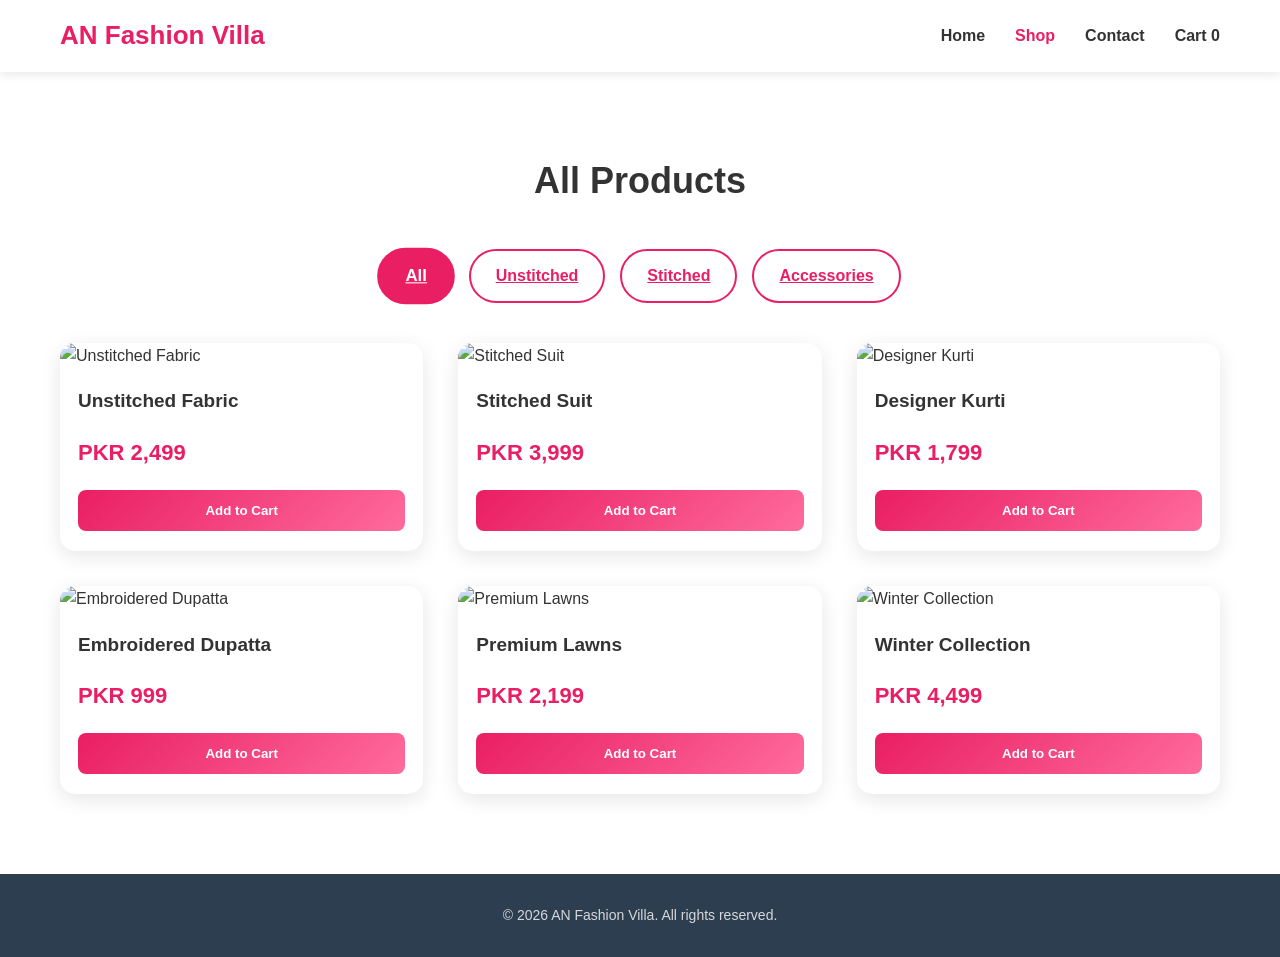
==== an-fashion-villa/shop.html @ 06cf5ecb "final ecommerce project structure" ====
<!DOCTYPE html>
<html lang="en">
<head>
    <meta charset="UTF-8">
    <meta name="viewport" content="width=device-width, initial-scale=1.0">
    <title>AN Fashion Villa - Shop</title>
    <link rel="stylesheet" href="css/shop.css">
</head>
<body>
    <header>
        <nav class="navbar">
            <div class="container">
                <div class="logo">AN Fashion Villa</div>
                <ul class="nav-links">
                    <li><a href="index.html">Home</a></li>
                    <li><a href="shop.html" class="active">Shop</a></li>
                    <li><a href="contact.html">Contact</a></li>
                    <li><a href="cart.html">Cart <span id="cart-count">0</span></a></li>
                </ul>
                <div class="hamburger"><span></span><span></span><span></span></div>
            </div>
        </nav>
    </header>

    <section class="shop-section">
        <div class="container">
            <h2>All Products</h2>
            
            <!-- Filter Buttons (ab links ban gaye hain) -->
            <div class="filters">
                <a href="shop.html" class="filter-btn active">All</a>
                <a href="shop-unstitched.html" class="filter-btn">Unstitched</a>
                <a href="shop-stitched.html" class="filter-btn">Stitched</a>
                <a href="shop-accessories.html" class="filter-btn">Accessories</a>
            </div>
            
            <div class="product-grid" id="shop-products"></div>
        </div>
    </section>

    <footer>
        <div class="container">
            <p class="copyright">© 2026 AN Fashion Villa. All rights reserved.</p>
        </div>
    </footer>
    <script src="js/main.js"></script>
    <script src="js/shop.js"></script>
</body>
</html>
---- an-fashion-villa/css/shop.css ----
* {
  margin: 0;
  padding: 0;
  box-sizing: border-box;
}
body {
  font-family: "Segoe UI", Tahoma, Geneva, Verdana, sans-serif;
  line-height: 1.6;
  color: #333;
}
.container {
  max-width: 1200px;
  margin: 0 auto;
  padding: 0 20px;
}

.navbar {
  background: #fff;
  box-shadow: 0 2px 10px rgba(0, 0, 0, 0.1);
  position: sticky;
  top: 0;
  z-index: 1000;
}
.navbar .container {
  display: flex;
  justify-content: space-between;
  align-items: center;
  padding: 15px 20px;
}
.logo {
  font-size: 26px;
  font-weight: 800;
  color: #e91e63;
}
.nav-links {
  display: flex;
  list-style: none;
  gap: 30px;
}
.nav-links a {
  text-decoration: none;
  color: #333;
  font-weight: 600;
  transition: all 0.3s;
}
.nav-links a:hover,
.nav-links a.active {
  color: #e91e63;
}
.hamburger {
  display: none;
  flex-direction: column;
  cursor: pointer;
  gap: 4px;
}
.hamburger span {
  width: 25px;
  height: 3px;
  background: #333;
}

.shop-section {
  padding: 80px 20px;
}
.shop-section h2 {
  text-align: center;
  margin-bottom: 40px;
  font-size: 36px;
}
.filters {
  display: flex;
  justify-content: center;
  gap: 15px;
  margin: 40px 0;
  flex-wrap: wrap;
}
.filter-btn {
  padding: 12px 25px;
  border: 2px solid #e91e63;
  background: white;
  color: #e91e63;
  border-radius: 30px;
  cursor: pointer;
  transition: all 0.3s;
  font-weight: 600;
}
.filter-btn.active,
.filter-btn:hover {
  background: #e91e63;
  color: white;
  transform: scale(1.05);
}

.product-grid {
  display: grid;
  grid-template-columns: repeat(auto-fill, minmax(280px, 1fr));
  gap: 35px;
}
.product-card {
  background: white;
  border-radius: 15px;
  overflow: hidden;
  box-shadow: 0 5px 20px rgba(0, 0, 0, 0.1);
  transition: all 0.3s;
  cursor: pointer;
}
.product-card:hover {
  transform: translateY(-10px);
  box-shadow: 0 10px 30px rgba(0, 0, 0, 0.15);
}
.product-card img {
  width: 100%;
  height: 320px;
  object-fit: cover;
}
.product-card h3 {
  padding: 18px;
  font-size: 19px;
}
.product-card .price {
  padding: 0 18px;
  color: #e91e63;
  font-size: 22px;
  font-weight: 700;
  margin-bottom: 10px;
}
.btn-add {
  width: calc(100% - 36px);
  margin: 10px 18px 20px;
  padding: 13px;
  background: linear-gradient(135deg, #e91e63, #ff6b9d);
  color: white;
  border: none;
  border-radius: 8px;
  cursor: pointer;
  font-weight: 700;
}
.btn-add:hover {
  background: linear-gradient(135deg, #c2185b, #e91e63);
}

footer {
  background: #2c3e50;
  color: white;
  padding: 30px 20px;
  text-align: center;
}
.copyright {
  font-size: 14px;
  opacity: 0.8;
}

@media (max-width: 768px) {
  .nav-links {
    display: none;
    flex-direction: column;
    position: absolute;
    top: 65px;
    left: 0;
    right: 0;
    background: white;
    padding: 25px;
  }
  .nav-links.active {
    display: flex;
  }
  .hamburger {
    display: flex;
  }
  .product-grid {
    grid-template-columns: repeat(auto-fill, minmax(260px, 1fr));
  }
}
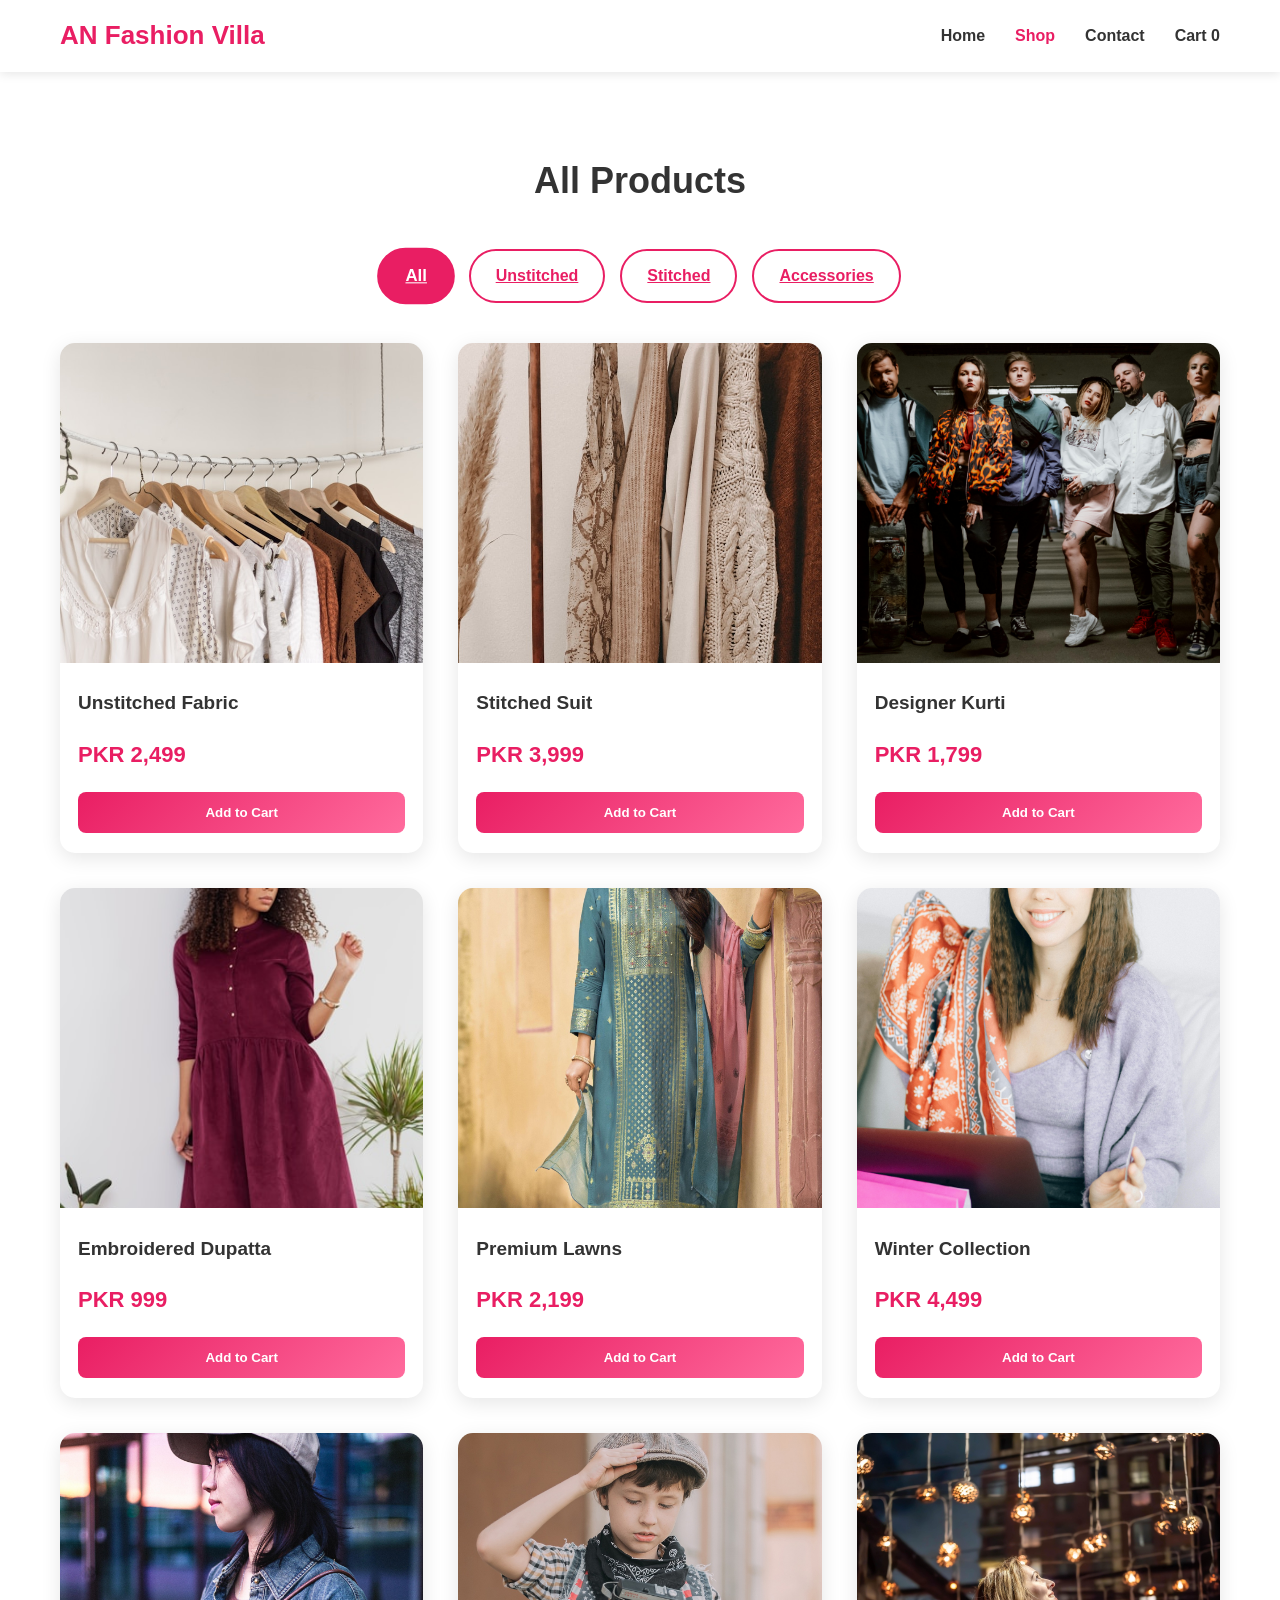
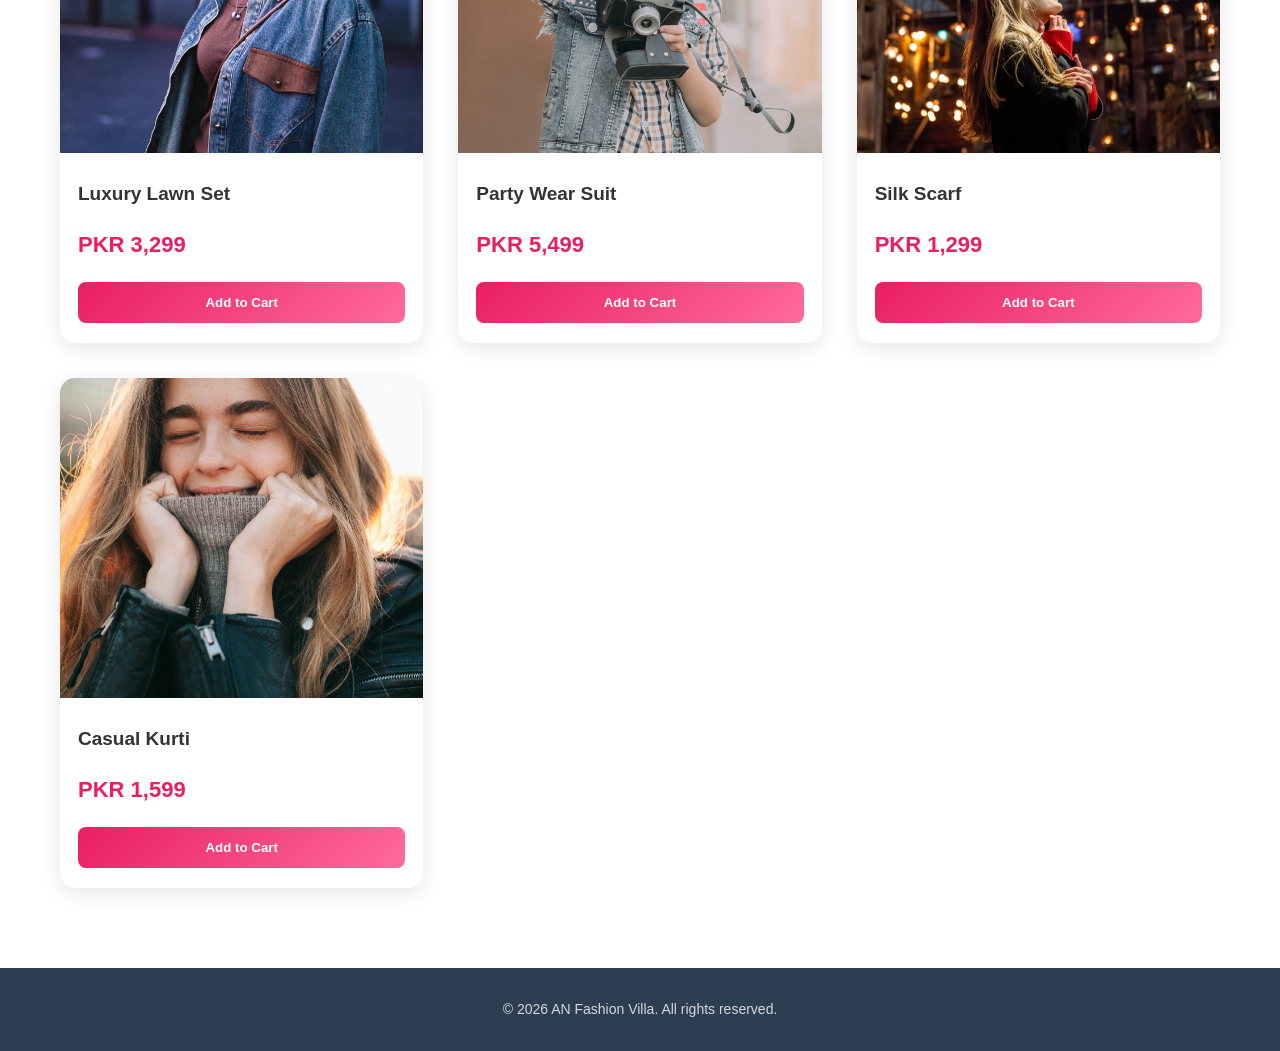
==== commit c9f465c2: "added images and updated website" ====
--- a/an-fashion-villa/shop.html
+++ b/an-fashion-villa/shop.html
@@ -26,7 +26,6 @@
         <div class="container">
             <h2>All Products</h2>
             
-            <!-- Filter Buttons (ab links ban gaye hain) -->
             <div class="filters">
                 <a href="shop.html" class="filter-btn active">All</a>
                 <a href="shop-unstitched.html" class="filter-btn">Unstitched</a>
@@ -44,6 +43,17 @@
         </div>
     </footer>
     <script src="js/main.js"></script>
-    <script src="js/shop.js"></script>
+    <script>
+        // Display all products
+        const container = document.getElementById('shop-products');
+        container.innerHTML = products.map(product => `
+            <div class="product-card" onclick="window.location='product.html?id=${product.id}'">
+                <img src="${product.image}" alt="${product.name}">
+                <h3>${product.name}</h3>
+                <p class="price">PKR ${product.price.toLocaleString()}</p>
+                <button class="btn-add" onclick="event.stopPropagation(); addToCart(${product.id})">Add to Cart</button>
+            </div>
+        `).join('');
+    </script>
 </body>
 </html>
